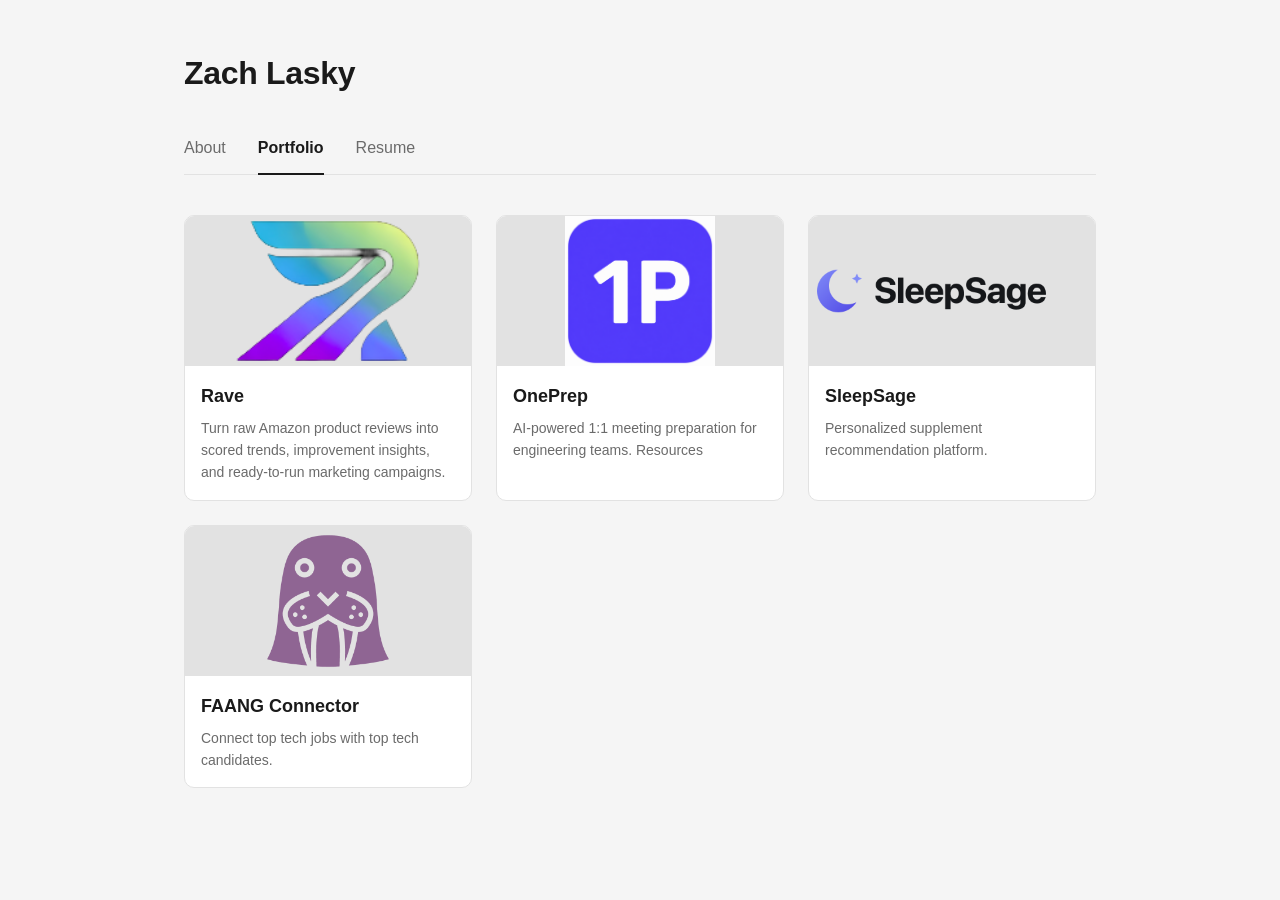
==== portfolio.html @ 439c0849 "Convert site into a three-tab portfolio Replace the single resume iframe with About, Portfolio, and " ====
<!doctype html>
<html lang="en">
  <head>
    <meta charset="UTF-8" />
    <meta name="viewport" content="width=device-width, initial-scale=1.0" />
    <title>Zach Lasky — Portfolio</title>
    <link rel="icon" type="image/png" href="assets/logo.png" />
    <link rel="stylesheet" href="styles.css" />
  </head>
  <body>
    <div class="container">
      <header>
        <h1><a href="index.html">Zach Lasky</a></h1>
        <nav>
          <a href="index.html">About</a>
          <a href="portfolio.html" class="active">Portfolio</a>
          <a href="resume.html">Resume</a>
        </nav>
      </header>

      <main>
        <div class="grid">
          <a class="card" href="https://github.com/zachlasky/rave" target="_blank" rel="noopener">
            <div class="thumb">
              <img src="assets/rave.png" alt="Rave project screenshot" />
            </div>
            <div class="body">
              <h3>Rave</h3>
              <p>
                Turn raw Amazon product reviews into scored trends, improvement insights, and
                ready-to-run marketing campaigns.
              </p>
            </div>
          </a>

          <a
            class="card"
            href="https://github.com/zachlasky/oneprep"
            target="_blank"
            rel="noopener"
          >
            <div class="thumb">
              <img src="assets/oneprep.png" alt="OnePrep project screenshot" />
            </div>
            <div class="body">
              <h3>OnePrep</h3>
              <p>AI-powered 1:1 meeting preparation for engineering teams. Resources</p>
            </div>
          </a>

          <a
            class="card"
            href="https://github.com/zachlasky/sleepsage"
            target="_blank"
            rel="noopener"
          >
            <div class="thumb">
              <img src="assets/sleepsage.png" alt="SleepSage project screenshot" />
            </div>
            <div class="body">
              <h3>SleepSage</h3>
              <p>Personalized supplement recommendation platform.</p>
            </div>
          </a>

          <a
            class="card"
            href="https://github.com/zachlasky/faangconnector"
            target="_blank"
            rel="noopener"
          >
            <div class="thumb">
              <img src="assets/faangconnector.png" alt="Faang Connector project screenshot" />
            </div>
            <div class="body">
              <h3>FAANG Connector</h3>
              <p>Connect top tech jobs with top tech candidates.</p>
            </div>
          </a>
        </div>
      </main>
    </div>
  </body>
</html>
---- styles.css ----
:root {
  --bg: #f5f5f5;
  --surface: #ffffff;
  --text: #1a1a1a;
  --muted: #6b6b6b;
  --border: #e2e2e2;
  --accent: #1a1a1a;
}

* {
  box-sizing: border-box;
}

body {
  margin: 0;
  background: var(--bg);
  color: var(--text);
  font-family: -apple-system, BlinkMacSystemFont, 'Segoe UI', Roboto, Helvetica, Arial, sans-serif;
  line-height: 1.6;
}

.container {
  max-width: 960px;
  margin: 0 auto;
  padding: 0 24px;
}

/* Header + nav */
header {
  padding: 48px 0 0;
}

header h1 {
  margin: 0;
  font-size: 32px;
  font-weight: 600;
  letter-spacing: -0.01em;
}

header h1 a {
  color: inherit;
  text-decoration: none;
}

nav {
  display: flex;
  gap: 32px;
  margin-top: 24px;
  border-bottom: 1px solid var(--border);
}

nav a {
  padding: 12px 0;
  margin-bottom: -1px;
  font-size: 16px;
  color: var(--muted);
  text-decoration: none;
  border-bottom: 2px solid transparent;
  transition: color 0.15s ease;
}

nav a:hover {
  color: var(--text);
}

nav a.active {
  color: var(--accent);
  border-bottom-color: var(--accent);
  font-weight: 600;
}

/* Page content */
main {
  padding: 40px 0 64px;
}

/* About */
.about {
  display: flex;
  gap: 32px;
  align-items: flex-start;
}

.about .photo {
  flex: 0 0 140px;
  width: 140px;
  height: 140px;
  border-radius: 50%;
  background: var(--border);
  display: flex;
  align-items: center;
  justify-content: center;
  color: var(--muted);
  font-size: 13px;
  overflow: hidden;
}

.about .photo img {
  width: 100%;
  height: 100%;
  object-fit: cover;
}

.about .bio h2 {
  margin: 0 0 12px;
  font-size: 24px;
  font-weight: 600;
}

.about .bio p {
  margin: 0 0 16px;
  color: var(--text);
  max-width: 60ch;
}

.about .bio a {
  color: var(--accent);
  font-weight: 500;
  text-decoration: underline;
  text-underline-offset: 2px;
}

.about .bio a:hover {
  opacity: 0.7;
}

/* Resume */
.resume-actions {
  margin-bottom: 16px;
}

.btn {
  display: inline-block;
  padding: 10px 18px;
  background: var(--accent);
  color: #fff;
  text-decoration: none;
  border-radius: 6px;
  font-size: 14px;
  font-weight: 500;
}

.btn:hover {
  opacity: 0.9;
}

.resume-frame {
  width: 100%;
  height: 80vh;
  border: 1px solid var(--border);
  border-radius: 8px;
  background: var(--surface);
}

/* Portfolio */
.grid {
  display: grid;
  grid-template-columns: repeat(auto-fill, minmax(260px, 1fr));
  gap: 24px;
}

.card {
  background: var(--surface);
  border: 1px solid var(--border);
  border-radius: 10px;
  overflow: hidden;
  display: flex;
  flex-direction: column;
  color: inherit;
  text-decoration: none;
  cursor: pointer;
  transition:
    transform 0.15s ease,
    box-shadow 0.15s ease;
}

.card:hover {
  transform: scale(1.02);
  box-shadow: 0 8px 20px rgba(0, 0, 0, 0.1);
}

.card .thumb {
  height: 150px;
  background: var(--border);
  display: flex;
  align-items: center;
  justify-content: center;
  color: var(--muted);
  font-size: 13px;
}

.card .thumb img {
  width: 100%;
  height: 100%;
  object-fit: contain;
}

.card .body {
  padding: 16px;
}

.card .body h3 {
  margin: 0 0 6px;
  font-size: 18px;
  font-weight: 600;
  color: var(--accent);
}

.card:hover .body h3 {
  text-decoration: underline;
  text-underline-offset: 2px;
}

.card .body p {
  margin: 0;
  color: var(--muted);
  font-size: 14px;
}

/* Mobile */
@media (max-width: 600px) {
  header {
    padding-top: 32px;
  }

  nav {
    gap: 20px;
  }

  .about {
    flex-direction: column;
    align-items: center;
    text-align: center;
  }

  .about .bio p {
    text-align: left;
  }
}
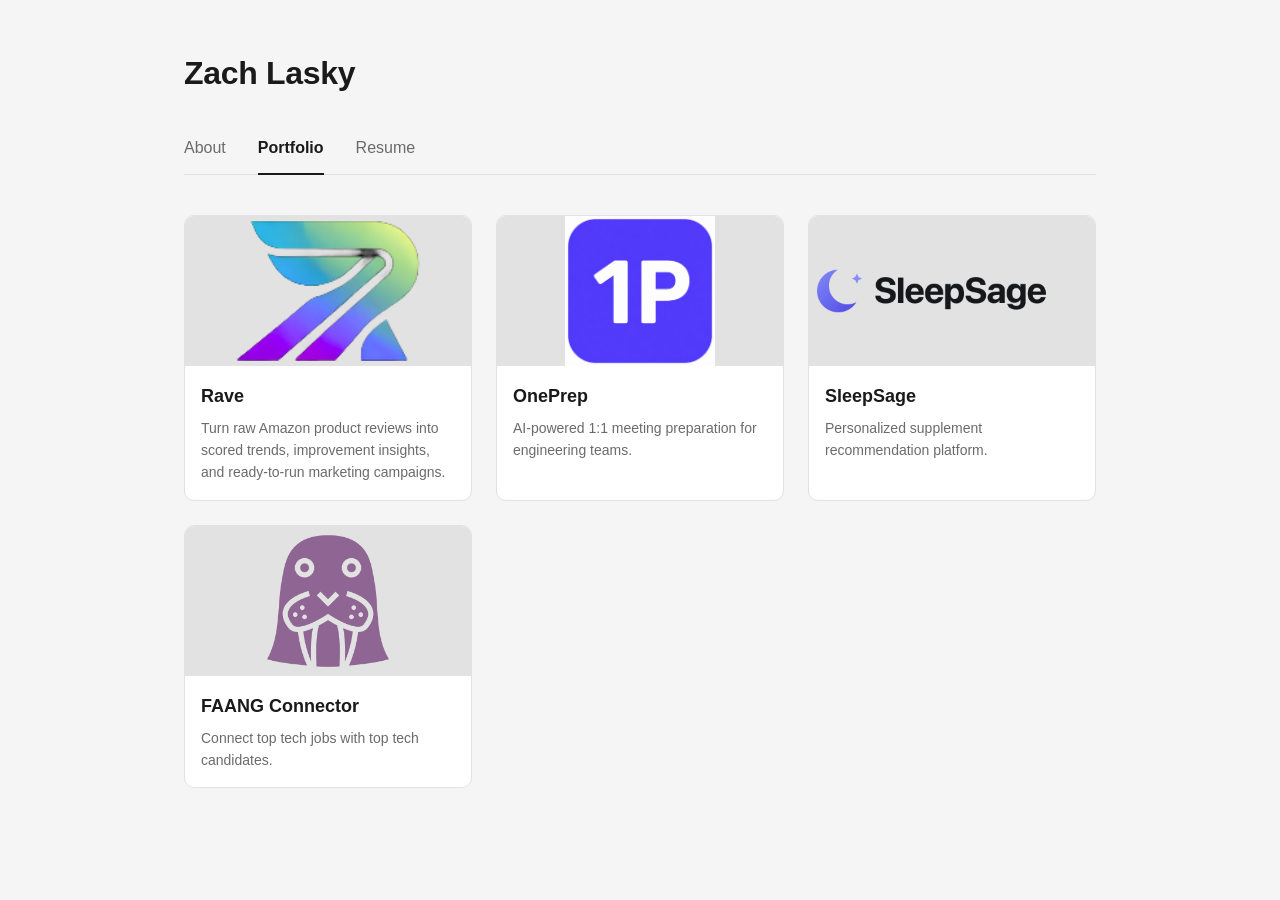
==== commit dd7c08ed: "description fix" ====
--- a/portfolio.html
+++ b/portfolio.html
@@ -44,7 +44,7 @@
             </div>
             <div class="body">
               <h3>OnePrep</h3>
-              <p>AI-powered 1:1 meeting preparation for engineering teams. Resources</p>
+              <p>AI-powered 1:1 meeting preparation for engineering teams.</p>
             </div>
           </a>
 
